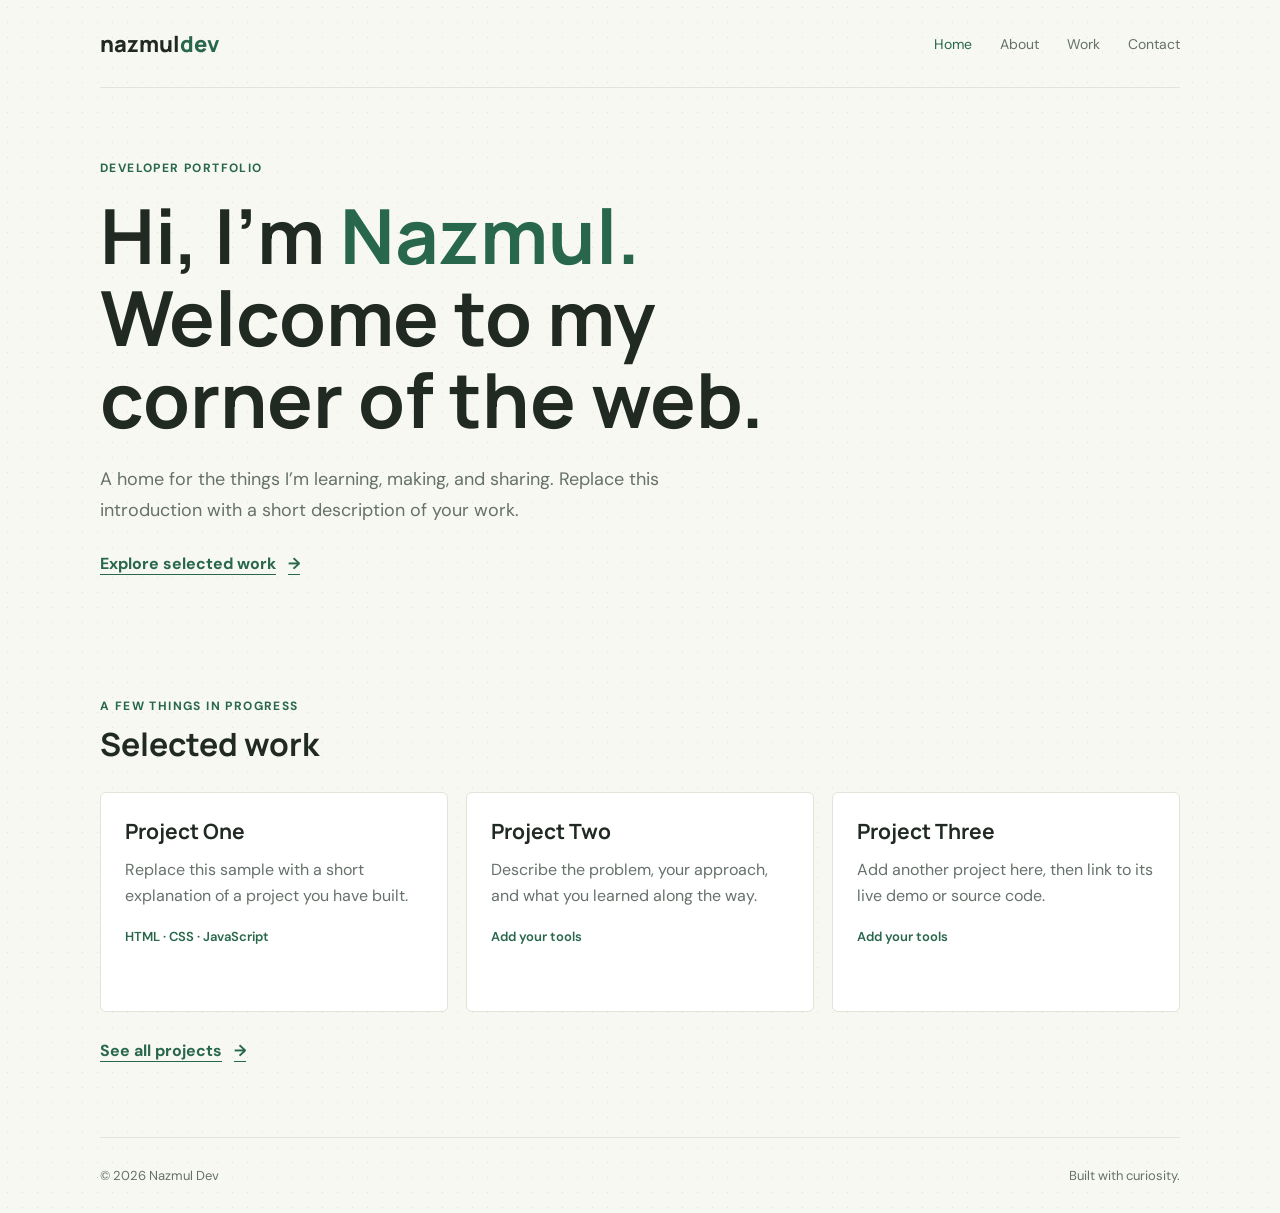
==== full_page/nazmuldev/frontend/index.html @ 86bcb080 "start new project" ====
<!doctype html>
<html lang="en">
<head>
  <meta charset="utf-8">
  <meta name="viewport" content="width=device-width, initial-scale=1">
  <meta name="description" content="Portfolio of Nazmul Dev.">
  <title>Nazmul Dev | Portfolio</title>
  <link rel="stylesheet" href="css/style.css">
  <script src="js/main.js" defer></script>
  <script src="js/projects.js" defer></script>
</head>
<body>
  <header class="site-header">
    <a class="wordmark" href="index.html">nazmul<span>dev</span></a>
    <nav aria-label="Main navigation">
      <a href="index.html">Home</a>
      <a href="about.html">About</a>
      <a href="work.html">Work</a>
      <a href="contact.html">Contact</a>
    </nav>
  </header>
  <main>
    <section class="hero">
      <p class="eyebrow">Developer portfolio</p>
      <h1>Hi, I’m <span>Nazmul.</span><br>Welcome to my corner of the web.</h1>
      <p class="intro">A home for the things I’m learning, making, and sharing. Replace this introduction with a short description of your work.</p>
      <a class="text-link" href="work.html">Explore selected work <span aria-hidden="true">&rarr;</span></a>
    </section>
    <section class="section" aria-labelledby="featured-title">
      <div class="section-heading">
        <p class="eyebrow">A few things in progress</p>
        <h2 id="featured-title">Selected work</h2>
      </div>
      <div class="project-grid" data-projects data-limit="3" aria-live="polite">
        <p class="loading-message">Loading projects...</p>
      </div>
      <a class="text-link" href="work.html">See all projects <span aria-hidden="true">&rarr;</span></a>
    </section>
  </main>
  <footer class="site-footer"><span>&copy; <span data-year></span> Nazmul Dev</span><span>Built with curiosity.</span></footer>
</body>
</html>
---- full_page/nazmuldev/frontend/css/style.css ----
@import url('https://fonts.googleapis.com/css2?family=DM+Sans:wght@400;500;600;700&family=Manrope:wght@400;500;600;700;800&display=swap');

:root {
  color-scheme: light;
  --ink: #202922;
  --muted: #66716a;
  --paper: #f7f8f2;
  --surface: #fff;
  --green: #28674c;
  --lime: #d3ee8a;
  --line: #dfe5da;
  font-family: 'DM Sans', sans-serif;
  font-synthesis: none;
  text-rendering: optimizeLegibility;
}

* { box-sizing: border-box; }

body {
  min-width: 320px;
  margin: 0;
  color: var(--ink);
  background-color: var(--paper);
  background-image: radial-gradient(#dce4d6 0.65px, transparent 0.65px);
  background-size: 15px 15px;
}

a { color: inherit; }

.site-header, main, .site-footer {
  width: min(100% - 48px, 1080px);
  margin-inline: auto;
}

.site-header {
  min-height: 88px;
  display: flex;
  align-items: center;
  justify-content: space-between;
  gap: 24px;
  border-bottom: 1px solid var(--line);
}

.wordmark {
  font-family: Manrope, sans-serif;
  font-size: 22px;
  font-weight: 800;
  text-decoration: none;
}

.wordmark span { color: var(--green); }

nav { display: flex; flex-wrap: wrap; gap: 28px; }

nav a {
  color: var(--muted);
  font-size: 14px;
  text-decoration: none;
}

nav a:hover, nav a[aria-current="page"] { color: var(--green); }

.hero {
  min-height: 490px;
  display: flex;
  flex-direction: column;
  align-items: flex-start;
  justify-content: center;
  padding-block: 72px;
}

.eyebrow {
  margin: 0 0 18px;
  color: var(--green);
  font-size: 12px;
  font-weight: 700;
  letter-spacing: 1.4px;
  text-transform: uppercase;
}

h1, h2, h3 {
  font-family: Manrope, sans-serif;
  letter-spacing: 0;
}

h1 {
  max-width: 790px;
  margin: 0;
  font-size: clamp(42px, 7vw, 76px);
  line-height: 1.08;
}

h1 span { color: var(--green); }

.intro {
  max-width: 610px;
  margin: 24px 0 28px;
  color: var(--muted);
  font-size: 18px;
  line-height: 1.7;
}

.text-link {
  display: inline-flex;
  align-items: center;
  gap: 12px;
  color: var(--green);
  font-weight: 700;
  text-decoration-thickness: 1px;
  text-underline-offset: 5px;
}

.section { padding-block: 52px 76px; }

.section-heading { margin-bottom: 26px; }
.section-heading .eyebrow { margin-bottom: 8px; }
h2 { margin: 0; font-size: 32px; }

.project-grid {
  display: grid;
  grid-template-columns: repeat(3, minmax(0, 1fr));
  gap: 18px;
  margin-bottom: 28px;
}

.project-card {
  min-height: 220px;
  padding: 24px;
  border: 1px solid var(--line);
  border-radius: 6px;
  background: var(--surface);
}

.project-card h3 { margin: 0 0 12px; font-size: 21px; }
.project-card p { margin: 0 0 18px; color: var(--muted); line-height: 1.6; }
.project-card .tags { color: var(--green); font-size: 13px; font-weight: 600; }
.project-card a { display: inline-block; margin-top: 4px; color: var(--green); font-weight: 700; }
.loading-message, .error-message { color: var(--muted); }

.page-main { min-height: calc(100vh - 160px); }
.page-intro { padding-block: 94px 42px; }
.page-intro h1 { font-size: clamp(42px, 7vw, 68px); }
.page-intro .intro { margin-bottom: 0; }
.prose { max-width: 700px; border-top: 1px solid var(--line); }
.prose h2 { margin-bottom: 16px; }
.prose p { color: var(--muted); font-size: 17px; line-height: 1.8; }
code { font-size: 0.9em; }

.site-footer {
  min-height: 76px;
  display: flex;
  justify-content: space-between;
  align-items: center;
  gap: 16px;
  border-top: 1px solid var(--line);
  color: var(--muted);
  font-size: 13px;
}

@media (max-width: 680px) {
  .site-header, main, .site-footer { width: min(100% - 32px, 1080px); }
  .site-header { min-height: 78px; align-items: flex-start; flex-direction: column; justify-content: center; gap: 10px; }
  nav { gap: 18px; }
  nav a { font-size: 13px; }
  .hero { min-height: 420px; padding-block: 60px; }
  .intro { font-size: 16px; }
  .project-grid { grid-template-columns: 1fr; }
  .project-card { min-height: 0; }
  .page-intro { padding-block: 70px 28px; }
  .site-footer { align-items: flex-start; flex-direction: column; justify-content: center; padding-block: 18px; }
}
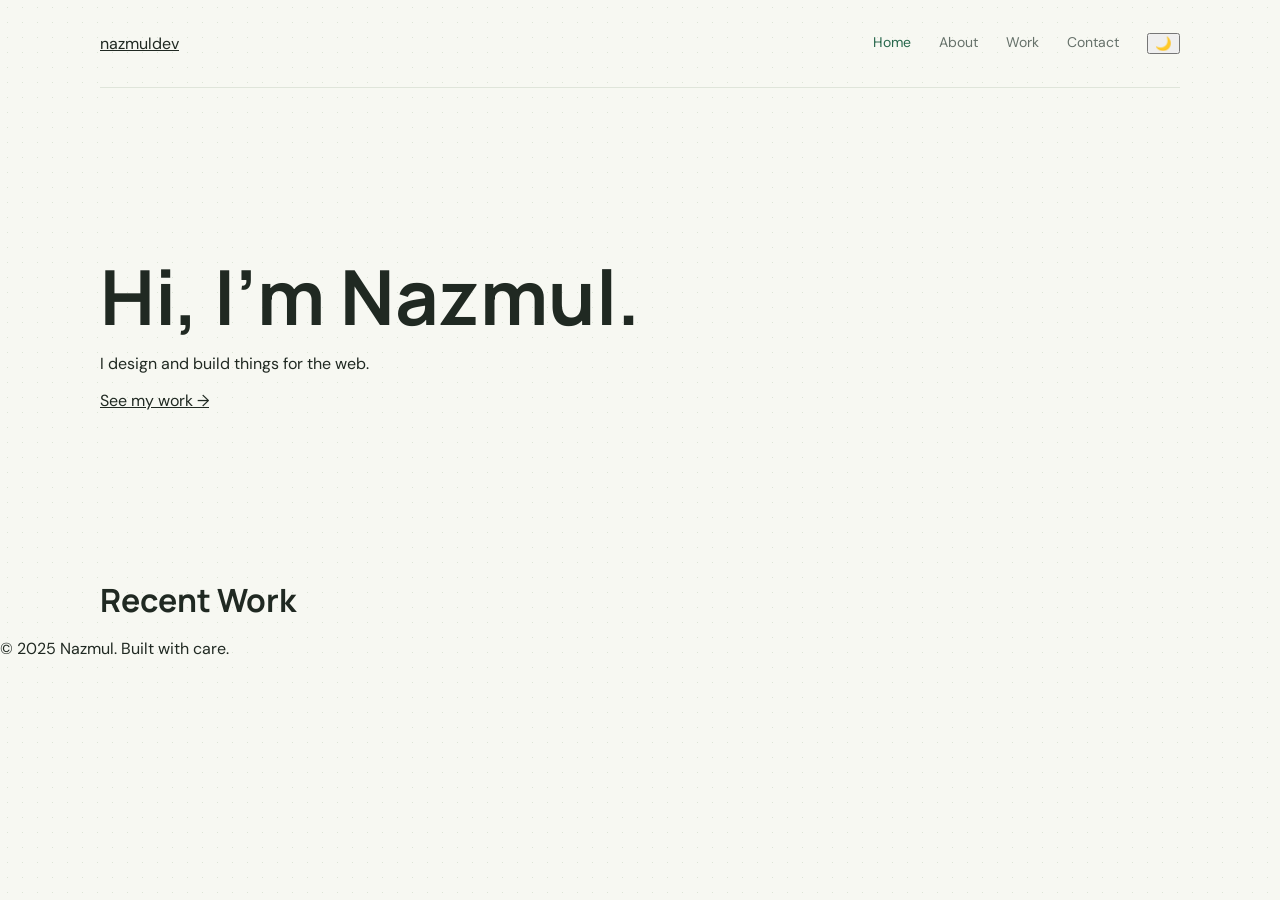
==== commit 82e3681a: "add index file" ====
--- a/full_page/nazmuldev/frontend/index.html
+++ b/full_page/nazmuldev/frontend/index.html
@@ -1,42 +1,41 @@
-<!doctype html>
+<!DOCTYPE html>
 <html lang="en">
 <head>
-  <meta charset="utf-8">
-  <meta name="viewport" content="width=device-width, initial-scale=1">
-  <meta name="description" content="Portfolio of Nazmul Dev.">
-  <title>Nazmul Dev | Portfolio</title>
-  <link rel="stylesheet" href="css/style.css">
-  <script src="js/main.js" defer></script>
-  <script src="js/projects.js" defer></script>
+  <meta charset="UTF-8" />
+  <meta name="viewport" content="width=device-width, initial-scale=1.0" />
+  <title>Nazmul Dev — Designer & Developer</title>
+  <link rel="stylesheet" href="css/style.css" />
 </head>
 <body>
   <header class="site-header">
-    <a class="wordmark" href="index.html">nazmul<span>dev</span></a>
-    <nav aria-label="Main navigation">
+    <a href="index.html" class="logo">nazmul<span>dev</span></a>
+    <nav>
       <a href="index.html">Home</a>
       <a href="about.html">About</a>
       <a href="work.html">Work</a>
       <a href="contact.html">Contact</a>
+      <button id="theme-toggle" aria-label="Toggle theme">🌙</button>
     </nav>
   </header>
+
   <main>
     <section class="hero">
-      <p class="eyebrow">Developer portfolio</p>
-      <h1>Hi, I’m <span>Nazmul.</span><br>Welcome to my corner of the web.</h1>
-      <p class="intro">A home for the things I’m learning, making, and sharing. Replace this introduction with a short description of your work.</p>
-      <a class="text-link" href="work.html">Explore selected work <span aria-hidden="true">&rarr;</span></a>
+      <h1>Hi, I'm Nazmul.</h1>
+      <p>I design and build things for the web.</p>
+      <a href="work.html" class="btn">See my work →</a>
     </section>
-    <section class="section" aria-labelledby="featured-title">
-      <div class="section-heading">
-        <p class="eyebrow">A few things in progress</p>
-        <h2 id="featured-title">Selected work</h2>
-      </div>
-      <div class="project-grid" data-projects data-limit="3" aria-live="polite">
-        <p class="loading-message">Loading projects...</p>
-      </div>
-      <a class="text-link" href="work.html">See all projects <span aria-hidden="true">&rarr;</span></a>
+
+    <section class="teaser">
+      <h2>Recent Work</h2>
+      <div id="project-preview" class="grid"></div>
     </section>
   </main>
-  <footer class="site-footer"><span>&copy; <span data-year></span> Nazmul Dev</span><span>Built with curiosity.</span></footer>
+
+  <footer>
+    <p>© 2025 Nazmul. Built with care.</p>
+  </footer>
+
+  <script src="js/main.js"></script>
+  <script src="js/projects.js"></script>
 </body>
 </html>
